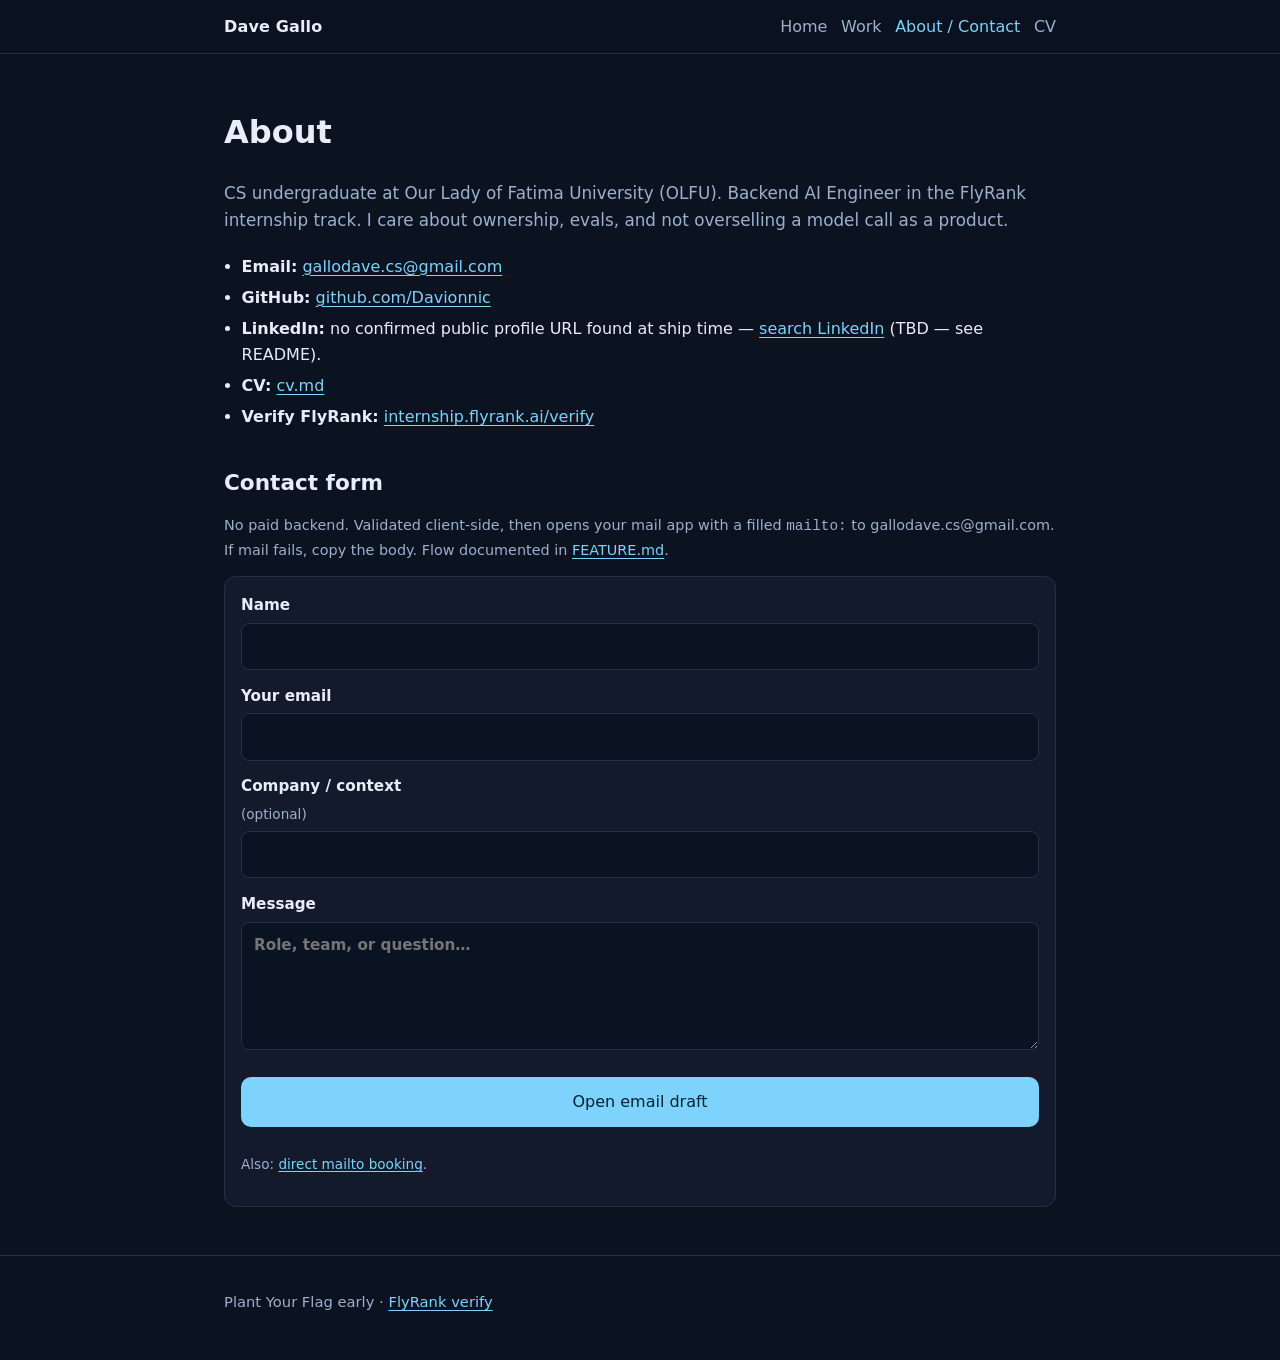
==== projects/personal-site/about.html @ b5896ef4 "feat(PF-04): ship personal portfolio site + GitHub Pages workflow Add projects/personal-site (home/w" ====
<!DOCTYPE html>
<html lang="en">
<head>
  <meta charset="utf-8" />
  <meta name="viewport" content="width=device-width, initial-scale=1" />
  <title>About / Contact — Dave Andrei Almia Gallo</title>
  <meta name="description" content="About Dave Andrei Almia Gallo. Contact via mailto form or email gallodave.cs@gmail.com." />
  <meta property="og:title" content="About / Contact — Dave Andrei Almia Gallo" />
  <meta property="og:description" content="CS undergrad OLFU. Backend AI Engineer FlyRank. Email about junior backend / AI-adjacent roles." />
  <meta property="og:type" content="website" />
  <meta property="og:url" content="https://davionnic.github.io/flyrank-backend-ai-engineer/about.html" />
  <link rel="icon" href="favicon.svg" type="image/svg+xml" />
  <link rel="stylesheet" href="styles.css" />
  <!-- Analytics: pending -->
</head>
<body>
  <header class="site-header">
    <div class="wrap nav">
      <a class="brand" href="index.html">Dave Gallo</a>
      <ul class="nav-links">
        <li><a href="index.html">Home</a></li>
        <li><a href="work.html">Work</a></li>
        <li><a href="about.html" aria-current="page">About / Contact</a></li>
        <li><a href="cv.md">CV</a></li>
      </ul>
    </div>
  </header>

  <main class="wrap">
    <h1>About</h1>
    <p class="lead">
      CS undergraduate at Our Lady of Fatima University (OLFU).
      Backend AI Engineer in the FlyRank internship track.
      I care about ownership, evals, and not overselling a model call as a product.
    </p>

    <ul class="list-plain">
      <li><strong>Email:</strong> <a href="mailto:gallodave.cs@gmail.com">gallodave.cs@gmail.com</a></li>
      <li><strong>GitHub:</strong> <a href="https://github.com/Davionnic" rel="noopener noreferrer" target="_blank">github.com/Davionnic</a></li>
      <li><strong>LinkedIn:</strong> no confirmed public profile URL found at ship time —
        <a href="https://www.linkedin.com/search/results/all/?keywords=Dave%20Andrei%20Almia%20Gallo" rel="noopener noreferrer" target="_blank">search LinkedIn</a>
        (TBD — see README).</li>
      <li><strong>CV:</strong> <a href="cv.md">cv.md</a></li>
      <li><strong>Verify FlyRank:</strong> <a href="https://internship.flyrank.ai/verify" rel="noopener noreferrer" target="_blank">internship.flyrank.ai/verify</a></li>
    </ul>

    <section class="section" id="contact">
      <h2>Contact form</h2>
      <p class="meta">
        No paid backend. Validated client-side, then opens your mail app with a filled
        <code>mailto:</code> to gallodave.cs@gmail.com. If mail fails, copy the body.
        Flow documented in <a href="FEATURE.md">FEATURE.md</a>.
      </p>

      <form id="contact-form" class="form" novalidate>
        <label for="name">Name
          <input id="name" name="name" type="text" autocomplete="name" required maxlength="120" />
        </label>
        <label for="email">Your email
          <input id="email" name="email" type="email" autocomplete="email" required maxlength="200" />
        </label>
        <label for="company">Company / context <span class="help">(optional)</span>
          <input id="company" name="company" type="text" maxlength="200" />
        </label>
        <label for="message">Message
          <textarea id="message" name="message" required maxlength="4000" placeholder="Role, team, or question…"></textarea>
        </label>
        <p id="form-error" class="error" role="alert" aria-live="polite"></p>
        <button class="btn btn-primary" type="submit">Open email draft</button>
        <p class="help">Also: <a href="mailto:gallodave.cs@gmail.com?subject=Junior%20backend%20/%20AI-adjacent%20role">direct mailto booking</a>.</p>
      </form>

      <div id="form-success" class="success" role="status" aria-live="polite">
        <p><strong>Draft ready.</strong> Your mail client should open with the message filled in. Send it from there.</p>
        <p>If nothing opened, use the button below and paste into an email to <strong>gallodave.cs@gmail.com</strong> with subject <em>Junior backend / AI-adjacent role</em>.</p>
        <button type="button" class="btn btn-secondary" id="copy-body">Copy message body</button>
      </div>
    </section>
  </main>

  <footer class="site-footer">
    <div class="wrap">
      <p>Plant Your Flag early · <a href="https://internship.flyrank.ai/verify" rel="noopener noreferrer" target="_blank">FlyRank verify</a></p>
    </div>
  </footer>
  <script src="form.js" defer></script>
</body>
</html>
---- projects/personal-site/styles.css ----
:root {
  --bg: #0b1220;
  --bg-elev: #121a2b;
  --text: #e8eef9;
  --muted: #9db0cc;
  --accent: #7dd3fc;
  --accent-2: #34d399;
  --border: #243049;
  --danger: #f87171;
  --focus: #fbbf24;
  --max: 52rem;
}

* { box-sizing: border-box; }
html { scroll-behavior: smooth; }
body {
  margin: 0;
  font-family: ui-sans-serif, system-ui, -apple-system, Segoe UI, Roboto, Helvetica, Arial, sans-serif;
  background: var(--bg);
  color: var(--text);
  line-height: 1.6;
  min-height: 100vh;
}
a { color: var(--accent); text-decoration-thickness: 1px; text-underline-offset: 0.18em; }
a:hover { color: #bae6fd; }
a:focus-visible, button:focus-visible, input:focus-visible, textarea:focus-visible, select:focus-visible {
  outline: 2px solid var(--focus);
  outline-offset: 2px;
}
.wrap { width: min(100% - 2rem, var(--max)); margin-inline: auto; }
.site-header {
  border-bottom: 1px solid var(--border);
  background: rgba(11, 18, 32, 0.92);
  position: sticky;
  top: 0;
  backdrop-filter: blur(8px);
  z-index: 10;
}
.nav {
  display: flex;
  flex-wrap: wrap;
  align-items: center;
  justify-content: space-between;
  gap: 0.75rem;
  padding: 0.85rem 0;
}
.brand {
  color: var(--text);
  font-weight: 700;
  letter-spacing: 0.01em;
  text-decoration: none;
}
.nav-links {
  display: flex;
  flex-wrap: wrap;
  gap: 0.85rem;
  list-style: none;
  margin: 0;
  padding: 0;
}
.nav-links a { color: var(--muted); text-decoration: none; }
.nav-links a:hover, .nav-links a[aria-current="page"] { color: var(--accent); }
main { padding: 2rem 0 3rem; }
.hero h1 {
  font-size: clamp(1.7rem, 4vw, 2.4rem);
  line-height: 1.2;
  margin: 0 0 0.75rem;
}
.lead { color: var(--muted); font-size: 1.05rem; margin: 0 0 1.25rem; }
.proof {
  background: var(--bg-elev);
  border: 1px solid var(--border);
  border-radius: 12px;
  padding: 1rem 1.1rem;
  margin: 1.25rem 0;
}
.proof strong { color: var(--accent-2); }
.badge-row {
  display: flex;
  flex-wrap: wrap;
  gap: 0.75rem;
  align-items: center;
  margin: 1.25rem 0;
}
.badge {
  display: inline-flex;
  align-items: center;
  gap: 0.4rem;
  border: 1px solid var(--border);
  background: #0f1a30;
  color: var(--text);
  padding: 0.45rem 0.75rem;
  border-radius: 999px;
  text-decoration: none;
  font-size: 0.92rem;
}
.badge:hover { border-color: var(--accent); color: var(--accent); }
.actions { display: flex; flex-wrap: wrap; gap: 0.7rem; margin-top: 1.25rem; }
.btn {
  display: inline-block;
  border-radius: 10px;
  padding: 0.7rem 1rem;
  border: 1px solid transparent;
  font-weight: 600;
  text-decoration: none;
  cursor: pointer;
  font: inherit;
}
.btn-primary { background: var(--accent); color: #062033; }
.btn-primary:hover { background: #bae6fd; color: #062033; }
.btn-secondary { background: transparent; color: var(--text); border-color: var(--border); }
.btn-secondary:hover { border-color: var(--accent); color: var(--accent); }
.section { margin-top: 2.25rem; }
.section h2 { margin: 0 0 0.75rem; font-size: 1.35rem; }
.cards {
  display: grid;
  gap: 0.9rem;
}
@media (min-width: 640px) {
  .cards { grid-template-columns: 1fr 1fr; }
}
.card {
  background: var(--bg-elev);
  border: 1px solid var(--border);
  border-radius: 12px;
  padding: 1rem;
}
.card h3 { margin: 0 0 0.4rem; font-size: 1.05rem; }
.card p { margin: 0 0 0.75rem; color: var(--muted); font-size: 0.95rem; }
.meta { color: var(--muted); font-size: 0.9rem; }
.site-footer {
  border-top: 1px solid var(--border);
  padding: 1.25rem 0 2rem;
  color: var(--muted);
  font-size: 0.92rem;
}
.form {
  display: grid;
  gap: 0.85rem;
  background: var(--bg-elev);
  border: 1px solid var(--border);
  border-radius: 12px;
  padding: 1rem;
}
label { display: grid; gap: 0.35rem; font-weight: 600; font-size: 0.95rem; }
input, textarea, select {
  width: 100%;
  border-radius: 8px;
  border: 1px solid var(--border);
  background: #0a1322;
  color: var(--text);
  padding: 0.65rem 0.75rem;
  font: inherit;
}
textarea { min-height: 8rem; resize: vertical; }
.help { color: var(--muted); font-weight: 400; font-size: 0.85rem; }
.error { color: var(--danger); font-size: 0.9rem; margin: 0; }
.success {
  display: none;
  border: 1px solid #065f46;
  background: #052e24;
  color: #a7f3d0;
  border-radius: 10px;
  padding: 0.9rem;
}
.success.show { display: block; }
.form.hidden { display: none; }
.sr-only {
  position: absolute;
  width: 1px;
  height: 1px;
  padding: 0;
  margin: -1px;
  overflow: hidden;
  clip: rect(0,0,0,0);
  border: 0;
}
.list-plain { padding-left: 1.1rem; margin: 0.4rem 0 0; }
.list-plain li { margin: 0.35rem 0; }
.note {
  border-left: 3px solid var(--accent);
  padding-left: 0.75rem;
  color: var(--muted);
  margin: 1rem 0;
}
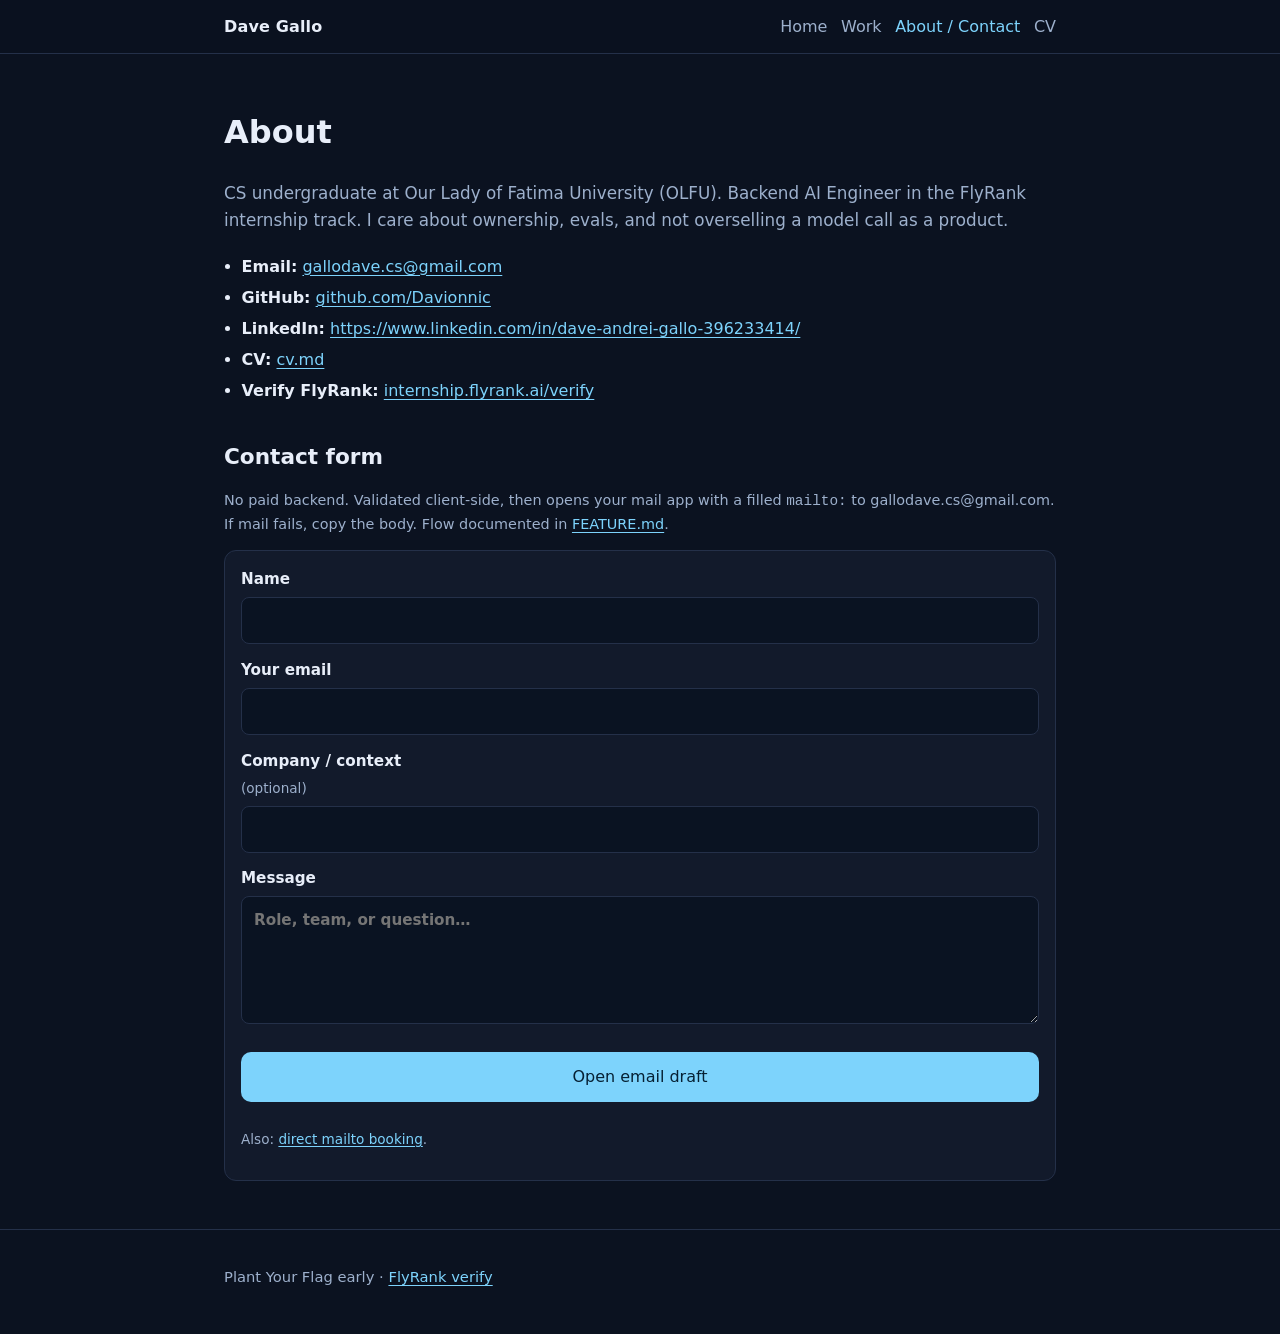
==== commit 18f5599f: "fix: set LinkedIn profile URL on about" ====
--- a/projects/personal-site/about.html
+++ b/projects/personal-site/about.html
@@ -9,6 +9,7 @@
   <meta property="og:description" content="CS undergrad OLFU. Backend AI Engineer FlyRank. Email about junior backend / AI-adjacent roles." />
   <meta property="og:type" content="website" />
   <meta property="og:url" content="https://davionnic.github.io/flyrank-backend-ai-engineer/about.html" />
+  <meta name="twitter:card" content="summary" />
   <link rel="icon" href="favicon.svg" type="image/svg+xml" />
   <link rel="stylesheet" href="styles.css" />
   <!-- Analytics: pending -->
@@ -37,9 +38,7 @@
     <ul class="list-plain">
       <li><strong>Email:</strong> <a href="mailto:gallodave.cs@gmail.com">gallodave.cs@gmail.com</a></li>
       <li><strong>GitHub:</strong> <a href="https://github.com/Davionnic" rel="noopener noreferrer" target="_blank">github.com/Davionnic</a></li>
-      <li><strong>LinkedIn:</strong> no confirmed public profile URL found at ship time —
-        <a href="https://www.linkedin.com/search/results/all/?keywords=Dave%20Andrei%20Almia%20Gallo" rel="noopener noreferrer" target="_blank">search LinkedIn</a>
-        (TBD — see README).</li>
+      <li><strong>LinkedIn:</strong> <a href="https://www.linkedin.com/in/dave-andrei-gallo-396233414/" rel="noopener noreferrer" target="_blank">https://www.linkedin.com/in/dave-andrei-gallo-396233414/</a></li>
       <li><strong>CV:</strong> <a href="cv.md">cv.md</a></li>
       <li><strong>Verify FlyRank:</strong> <a href="https://internship.flyrank.ai/verify" rel="noopener noreferrer" target="_blank">internship.flyrank.ai/verify</a></li>
     </ul>
